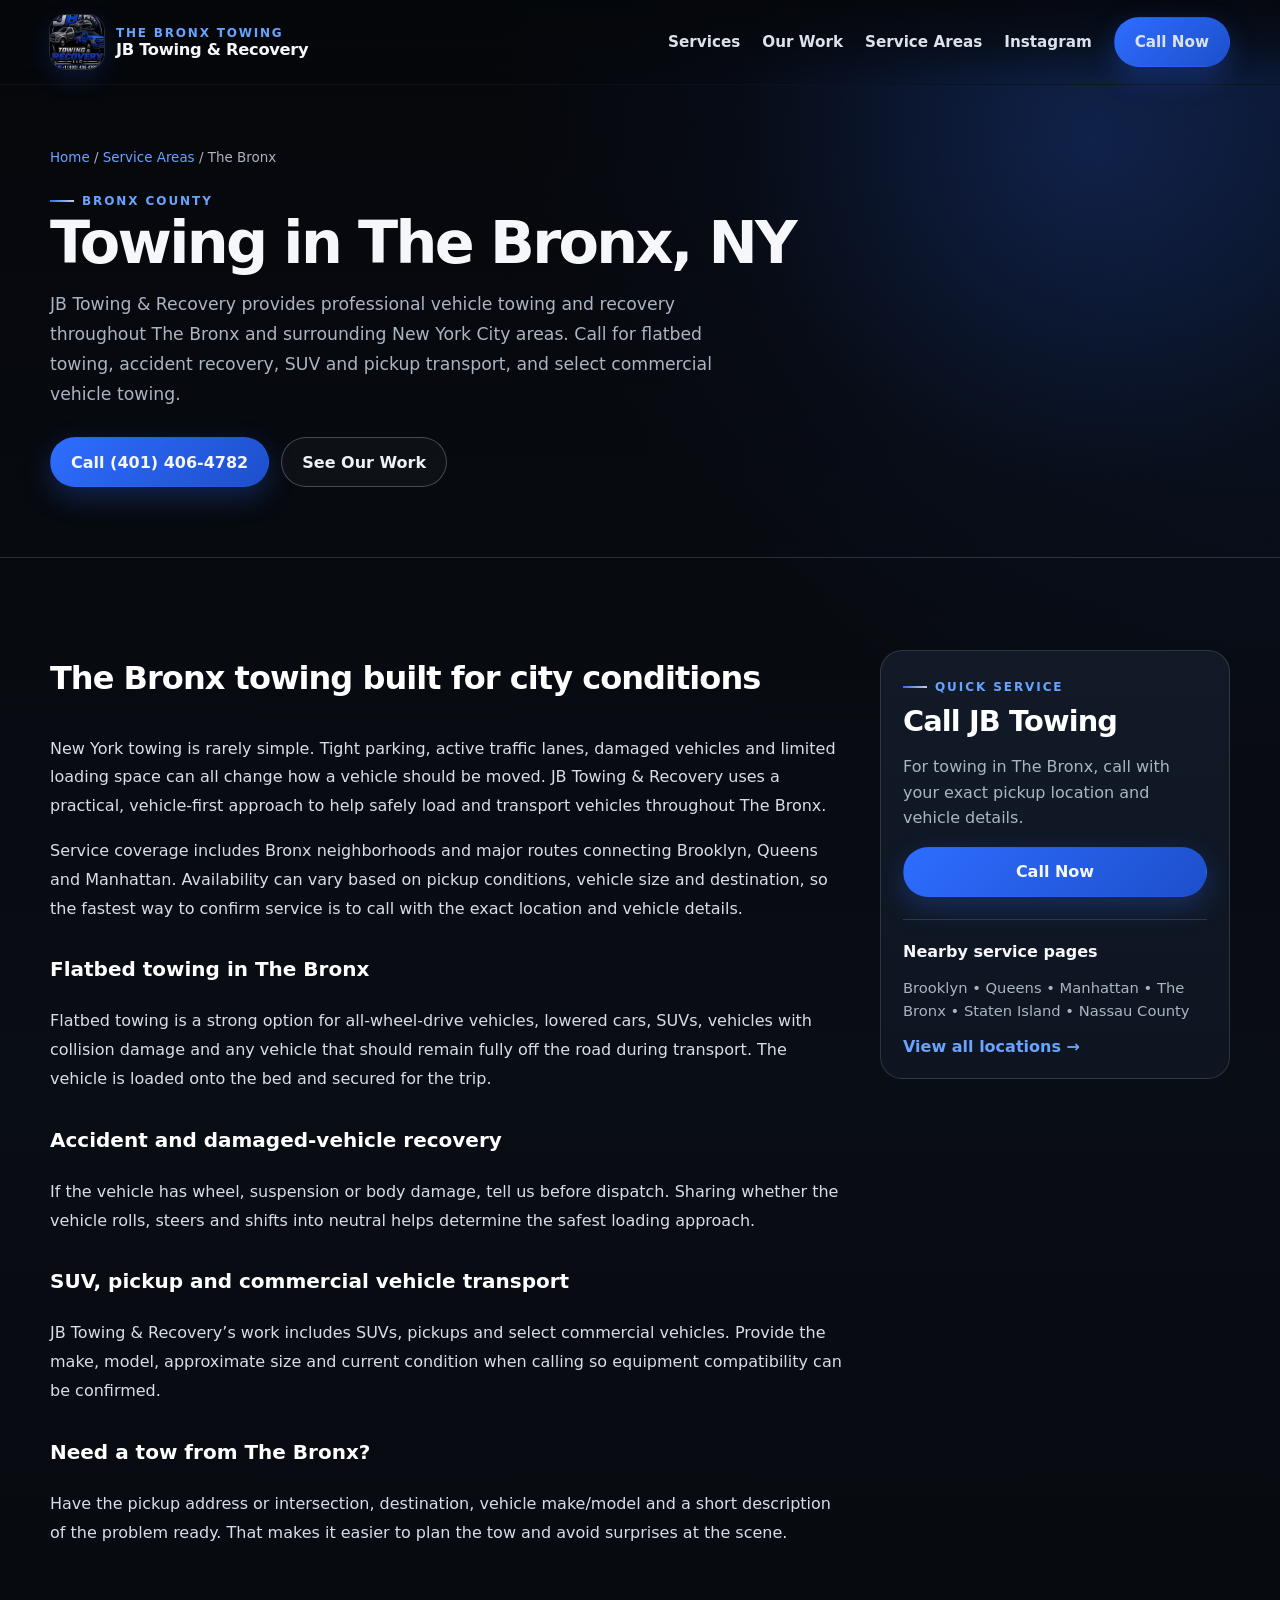
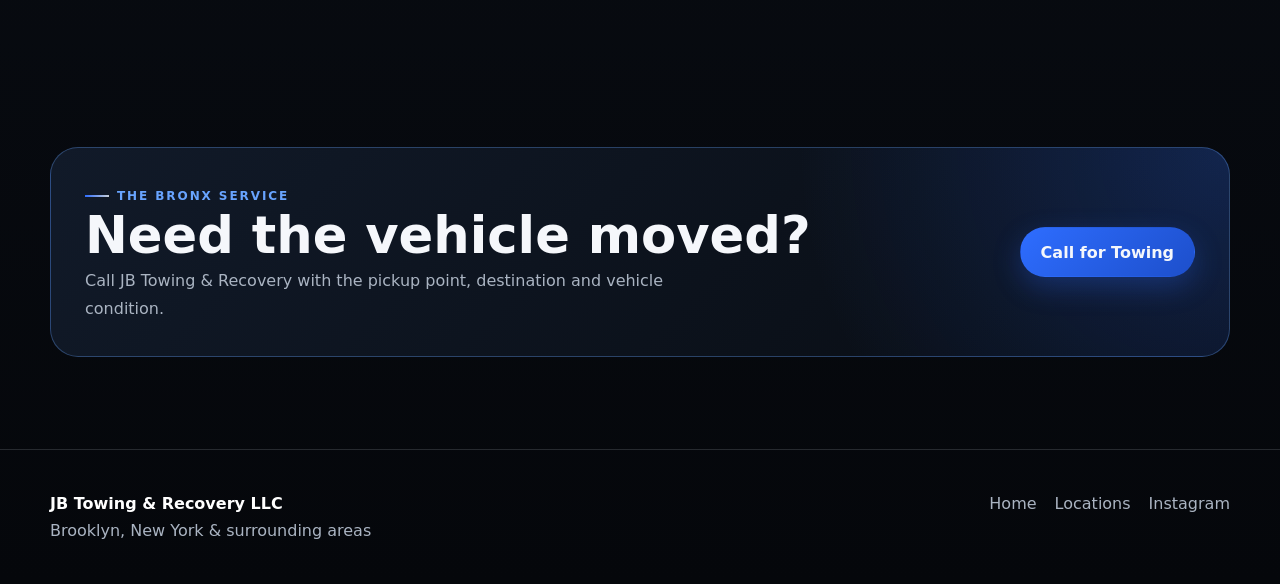
==== locations/bronx.html @ f9513fea "Add files via upload" ====
<!doctype html>
<html lang="en"><head><meta charset="utf-8"><meta name="viewport" content="width=device-width,initial-scale=1">
<title>JB Towing & Recovery | Towing in The Bronx, NY</title><meta name="description" content="Need towing in The Bronx, NY? JB Towing & Recovery provides flatbed towing, accident recovery, SUV towing and vehicle transport in The Bronx and nearby areas."><meta name="keywords" content="towing Bronx NY, flatbed towing Bronx, tow truck Bronx, vehicle recovery Bronx"><link rel="canonical" href="https://www.jbtowingrecovery.com/locations/bronx.html"><link rel="stylesheet" href="../styles.css">
<script type="application/ld+json">{"@context":"https://schema.org","@type":"TowingService","name":"JB Towing & Recovery LLC","telephone":"+1-401-406-4782","areaServed":{"@type":"AdministrativeArea","name":"The Bronx, New York"},"url":"https://www.jbtowingrecovery.com/locations/bronx.html"}</script></head>
<body><header><div class="container nav"><a class="brand" href="../index.html"><img src="../assets/logo.png" alt="JB Towing & Recovery LLC logo"><div class="brand-text"><span>The Bronx towing</span><strong>JB Towing & Recovery</strong></div></a><nav class="navlinks"><a href="../index.html#services">Services</a><a href="../index.html#work">Our Work</a><a href="../index.html#areas">Service Areas</a><a href="https://www.instagram.com/jbtowingrecovery/" target="_blank" rel="noopener">Instagram</a><a class="btn btn-primary" href="tel:+14014064782">Call Now</a></nav><button class="menu-btn" aria-label="Open menu">☰</button></div></header>
<main><section class="location-hero"><div class="container"><div class="breadcrumbs"><a href="../index.html">Home</a> / <a href="../index.html#areas">Service Areas</a> / The Bronx</div><div class="eyebrow">Bronx County</div><h1>Towing in The Bronx, NY</h1><p>JB Towing & Recovery provides professional vehicle towing and recovery throughout The Bronx and surrounding New York City areas. Call for flatbed towing, accident recovery, SUV and pickup transport, and select commercial vehicle towing.</p><div class="hero-actions"><a class="btn btn-primary" href="tel:+14014064782">Call (401) 406-4782</a><a class="btn btn-secondary" href="../index.html#work">See Our Work</a></div></div></section>
<section class="section"><div class="container location-body"><article><h2>The Bronx towing built for city conditions</h2><p>New York towing is rarely simple. Tight parking, active traffic lanes, damaged vehicles and limited loading space can all change how a vehicle should be moved. JB Towing & Recovery uses a practical, vehicle-first approach to help safely load and transport vehicles throughout The Bronx.</p><p>Service coverage includes Bronx neighborhoods and major routes connecting Brooklyn, Queens and Manhattan. Availability can vary based on pickup conditions, vehicle size and destination, so the fastest way to confirm service is to call with the exact location and vehicle details.</p><h3>Flatbed towing in The Bronx</h3><p>Flatbed towing is a strong option for all-wheel-drive vehicles, lowered cars, SUVs, vehicles with collision damage and any vehicle that should remain fully off the road during transport. The vehicle is loaded onto the bed and secured for the trip.</p><h3>Accident and damaged-vehicle recovery</h3><p>If the vehicle has wheel, suspension or body damage, tell us before dispatch. Sharing whether the vehicle rolls, steers and shifts into neutral helps determine the safest loading approach.</p><h3>SUV, pickup and commercial vehicle transport</h3><p>JB Towing & Recovery’s work includes SUVs, pickups and select commercial vehicles. Provide the make, model, approximate size and current condition when calling so equipment compatibility can be confirmed.</p><h3>Need a tow from The Bronx?</h3><p>Have the pickup address or intersection, destination, vehicle make/model and a short description of the problem ready. That makes it easier to plan the tow and avoid surprises at the scene.</p></article><aside class="side-card"><div class="eyebrow">Quick service</div><h2 style="font-size:1.8rem;margin:.6rem 0">Call JB Towing</h2><p>For towing in The Bronx, call with your exact pickup location and vehicle details.</p><a class="btn btn-primary" style="width:100%" href="tel:+14014064782">Call Now</a><div style="height:1px;background:var(--line);margin:22px 0"></div><strong>Nearby service pages</strong><p style="font-size:.92rem">Brooklyn • Queens • Manhattan • The Bronx • Staten Island • Nassau County</p><a href="../index.html#areas" style="color:var(--blue2);font-weight:800">View all locations →</a></aside></div></section>
<section class="section"><div class="container"><div class="cta"><div><div class="eyebrow">The Bronx service</div><h2>Need the vehicle moved?</h2><p>Call JB Towing & Recovery with the pickup point, destination and vehicle condition.</p></div><a class="btn btn-primary" href="tel:+14014064782">Call for Towing</a></div></div></section></main>
<footer><div class="container footer-grid"><div><strong>JB Towing & Recovery LLC</strong><div style="margin-top:8px">Brooklyn, New York & surrounding areas</div></div><div class="footer-links"><a href="../index.html">Home</a><a href="../index.html#areas">Locations</a><a href="https://www.instagram.com/jbtowingrecovery/" target="_blank" rel="noopener">Instagram</a></div></div></footer><a class="mobile-call" href="tel:+14014064782">Call JB Towing & Recovery</a><script src="../script.js"></script></body></html>
---- styles.css ----
:root{
  --bg:#05070b;
  --bg2:#0a0f17;
  --panel:#0e1521;
  --panel2:#121a27;
  --text:#f5f7fb;
  --muted:#aab4c2;
  --blue:#2e6dff;
  --blue2:#68a4ff;
  --silver:#c6ced8;
  --silver2:#eef2f7;
  --line:rgba(198,206,216,.17);
  --shadow:0 18px 55px rgba(0,0,0,.35);
  --radius:22px;
}
*{box-sizing:border-box}
html{scroll-behavior:smooth;scrollbar-color:var(--blue) #0a0e15;scrollbar-width:thin}
*::-webkit-scrollbar{width:11px;height:11px}
*::-webkit-scrollbar-track{background:#0a0e15}
*::-webkit-scrollbar-thumb{background:linear-gradient(180deg,var(--blue2),var(--blue));border-radius:999px;border:2px solid #0a0e15}
body{margin:0;font-family:Inter,ui-sans-serif,system-ui,-apple-system,BlinkMacSystemFont,"Segoe UI",sans-serif;background:radial-gradient(circle at top right,rgba(46,109,255,.13),transparent 31%),linear-gradient(180deg,#05070b 0%,#090d14 50%,#05070b 100%);color:var(--text);cursor:url('assets/cursor.svg') 3 3,auto;overflow-x:hidden}
a,button{cursor:url('assets/cursor-link.svg') 4 4,pointer}
a{color:inherit;text-decoration:none}
img{display:block;max-width:100%}
.container{width:min(1180px,calc(100% - 40px));margin-inline:auto}
.eyebrow{display:inline-flex;align-items:center;gap:.5rem;text-transform:uppercase;letter-spacing:.16em;font-weight:800;font-size:.75rem;color:var(--blue2)}
.eyebrow::before{content:"";width:24px;height:2px;background:linear-gradient(90deg,var(--blue),var(--silver))}
.section{padding:92px 0}
.section-head{display:flex;justify-content:space-between;gap:30px;align-items:end;margin-bottom:32px}
.section-head h2,.location-hero h1{margin:.35rem 0 0;font-size:clamp(2.1rem,4.6vw,4.3rem);line-height:.98;letter-spacing:-.045em}
.section-head p{max-width:620px;color:var(--muted);line-height:1.75;margin:0}
.btn{display:inline-flex;align-items:center;justify-content:center;gap:.65rem;padding:14px 20px;border-radius:999px;font-weight:800;border:1px solid transparent;transition:.2s ease;min-height:50px}
.btn-primary{background:linear-gradient(135deg,var(--blue),#1d4fcb);box-shadow:0 10px 28px rgba(46,109,255,.28)}
.btn-primary:hover{transform:translateY(-2px);box-shadow:0 14px 34px rgba(46,109,255,.38)}
.btn-secondary{border-color:rgba(198,206,216,.3);background:rgba(255,255,255,.03);color:var(--silver2)}
.btn-secondary:hover{border-color:var(--blue2);background:rgba(46,109,255,.08)}
header{position:fixed;inset:0 0 auto;z-index:50;background:linear-gradient(180deg,rgba(5,7,11,.92),rgba(5,7,11,.62),transparent);backdrop-filter:blur(12px);border-bottom:1px solid rgba(255,255,255,.04)}
.nav{height:84px;display:flex;align-items:center;justify-content:space-between;gap:25px}
.brand{display:flex;align-items:center;gap:12px;font-weight:900;letter-spacing:-.02em}
.brand img{width:54px;height:54px;object-fit:cover;border-radius:16px;box-shadow:0 0 0 1px rgba(255,255,255,.12),0 8px 24px rgba(46,109,255,.18)}
.brand-text span{display:block;font-size:.75rem;color:var(--blue2);letter-spacing:.15em;text-transform:uppercase}
.brand-text strong{font-size:1.02rem}
.navlinks{display:flex;gap:22px;align-items:center;color:#dbe2eb;font-size:.95rem;font-weight:700}
.navlinks a:hover{color:var(--blue2)}
.menu-btn{display:none;background:none;border:0;color:white;font-size:1.6rem}
.hero{min-height:100svh;display:grid;align-items:end;position:relative;padding:138px 0 74px;overflow:hidden}
.hero::after{content:"";position:absolute;inset:0;background:linear-gradient(90deg,rgba(5,7,11,.96) 0%,rgba(5,7,11,.82) 36%,rgba(5,7,11,.35) 67%,rgba(5,7,11,.72) 100%);z-index:-1}
.hero-media{position:absolute;inset:0;z-index:-2;background:url('assets/tow-6.png') center 43%/cover no-repeat;filter:saturate(.9) contrast(1.05)}
.hero-grid{display:grid;grid-template-columns:minmax(0,1.2fr) minmax(280px,.8fr);gap:50px;align-items:end}
.hero h1{font-size:clamp(3.1rem,7vw,7rem);line-height:.88;letter-spacing:-.065em;margin:.55rem 0 1.2rem;max-width:860px}
.hero h1 .metal{background:linear-gradient(180deg,#fff,#aab6c7 72%,#6b7788);-webkit-background-clip:text;color:transparent}
.hero h1 .blue{color:var(--blue2);text-shadow:0 0 25px rgba(46,109,255,.2)}
.hero-copy{max-width:700px;font-size:1.1rem;line-height:1.75;color:#d0d7e1}
.hero-actions{display:flex;gap:12px;flex-wrap:wrap;margin-top:28px}
.hero-card{justify-self:end;width:min(100%,350px);background:linear-gradient(180deg,rgba(18,26,39,.86),rgba(8,12,19,.92));border:1px solid rgba(198,206,216,.17);border-radius:26px;padding:24px;box-shadow:var(--shadow);backdrop-filter:blur(14px)}
.hero-card .status{display:flex;align-items:center;gap:.6rem;font-weight:800;color:#d8e6ff}
.status-dot{width:10px;height:10px;border-radius:50%;background:#59ff9b;box-shadow:0 0 14px rgba(89,255,155,.65)}
.hero-card h3{font-size:1.6rem;margin:16px 0 8px}
.hero-card p{color:var(--muted);line-height:1.6;margin:0 0 18px}
.stats{display:grid;grid-template-columns:repeat(3,1fr);gap:12px;margin-top:40px}
.stat{padding:16px 17px;border:1px solid rgba(255,255,255,.08);border-radius:16px;background:rgba(8,12,19,.48);backdrop-filter:blur(7px)}
.stat strong{display:block;font-size:1.18rem}.stat span{color:var(--muted);font-size:.82rem}
.services{display:grid;grid-template-columns:repeat(4,1fr);gap:16px}
.service{padding:26px;border:1px solid var(--line);border-radius:var(--radius);background:linear-gradient(180deg,var(--panel2),var(--panel));min-height:240px;position:relative;overflow:hidden;transition:.2s ease}
.service::after{content:"";position:absolute;width:130px;height:130px;border-radius:50%;right:-55px;bottom:-60px;background:radial-gradient(circle,rgba(46,109,255,.22),transparent 70%)}
.service:hover{transform:translateY(-5px);border-color:rgba(104,164,255,.5)}
.service .num{font-size:.72rem;letter-spacing:.16em;color:var(--silver);text-transform:uppercase;font-weight:800}
.service h3{font-size:1.35rem;margin:42px 0 10px}.service p{color:var(--muted);line-height:1.65;margin:0}
.gallery-wrap{position:relative;overflow:hidden}
.gallery-track{display:flex;gap:16px;width:max-content;animation:scroll 34s linear infinite;padding:2px}
.gallery-wrap:hover .gallery-track{animation-play-state:paused}
.gallery-card{width:300px;height:390px;border-radius:22px;overflow:hidden;border:1px solid var(--line);background:#111;position:relative}
.gallery-card img{width:100%;height:100%;object-fit:cover;transition:.35s ease}.gallery-card:hover img{transform:scale(1.035)}
@keyframes scroll{to{transform:translateX(calc(-50% - 8px))}}
.location-grid{display:grid;grid-template-columns:repeat(3,1fr);gap:14px}
.location-card{padding:22px;border-radius:18px;border:1px solid var(--line);background:linear-gradient(135deg,#101723,#0b1119);display:flex;justify-content:space-between;align-items:center;transition:.2s}
.location-card:hover{border-color:var(--blue2);transform:translateY(-3px);background:linear-gradient(135deg,#111c2c,#0b1119)}
.location-card small{display:block;color:var(--muted);margin-top:4px}.location-card b{font-size:1.08rem}.arrow{font-size:1.35rem;color:var(--blue2)}
.why{display:grid;grid-template-columns:1fr 1fr;gap:28px;align-items:stretch}
.why-media{min-height:520px;border-radius:28px;overflow:hidden;border:1px solid var(--line);background:url('assets/tow-3.png') center/cover}
.why-panel{border:1px solid var(--line);border-radius:28px;background:linear-gradient(180deg,var(--panel2),var(--panel));padding:34px}
.checks{display:grid;gap:12px;margin-top:24px}.check{display:flex;gap:12px;padding:15px;border-radius:14px;background:rgba(255,255,255,.025);border:1px solid rgba(255,255,255,.06)}
.check i{font-style:normal;color:var(--blue2);font-weight:900}.check span{color:#d6dde7;line-height:1.5}
.faq{display:grid;gap:10px}.faq details{border:1px solid var(--line);border-radius:16px;background:#0c111a;padding:18px 20px}.faq summary{font-weight:800;cursor:pointer}.faq p{color:var(--muted);line-height:1.65;margin:12px 0 0}
.cta{padding:34px;border-radius:28px;border:1px solid rgba(104,164,255,.32);background:radial-gradient(circle at top right,rgba(46,109,255,.24),transparent 36%),linear-gradient(135deg,#111a29,#080c12);display:flex;align-items:center;justify-content:space-between;gap:28px}
.cta h2{font-size:clamp(2rem,4vw,3.6rem);line-height:1;margin:.4rem 0}.cta p{color:var(--muted);margin:0;max-width:650px;line-height:1.7}
footer{padding:44px 0;border-top:1px solid var(--line);color:var(--muted)}
.footer-grid{display:flex;justify-content:space-between;gap:30px;align-items:flex-start}.footer-grid strong{color:white}.footer-links{display:flex;gap:18px;flex-wrap:wrap}
.location-hero{padding:150px 0 70px;border-bottom:1px solid var(--line);background:radial-gradient(circle at 85% 25%,rgba(46,109,255,.18),transparent 30%)}
.location-hero p{max-width:720px;color:var(--muted);font-size:1.08rem;line-height:1.75}.breadcrumbs{font-size:.84rem;color:var(--muted);margin-bottom:22px}.breadcrumbs a{color:var(--blue2)}
.location-body{display:grid;grid-template-columns:minmax(0,1fr) 350px;gap:34px}.location-body article{color:#d7dee8;line-height:1.8}.location-body h2{color:white;font-size:2rem;letter-spacing:-.03em;margin-top:0}.location-body h3{color:white;font-size:1.25rem;margin-top:28px}
.side-card{position:sticky;top:110px;border:1px solid var(--line);border-radius:22px;padding:22px;background:linear-gradient(180deg,var(--panel2),var(--panel));height:max-content}.side-card p{color:var(--muted);line-height:1.6}
.mobile-call{display:none}
@media(max-width:980px){.navlinks{display:none}.menu-btn{display:block}.navlinks.open{display:flex;position:absolute;top:78px;left:20px;right:20px;flex-direction:column;align-items:stretch;padding:18px;border-radius:18px;background:#0b111a;border:1px solid var(--line);box-shadow:var(--shadow)}.hero-grid,.why,.location-body{grid-template-columns:1fr}.hero-card{justify-self:start}.services{grid-template-columns:repeat(2,1fr)}.location-grid{grid-template-columns:repeat(2,1fr)}.location-body .side-card{position:static}.why-media{min-height:420px}}
@media(max-width:640px){.container{width:min(100% - 28px,1180px)}.section{padding:70px 0}.nav{height:72px}.brand img{width:46px;height:46px}.brand-text strong{font-size:.92rem}.brand-text span{font-size:.65rem}.hero{padding-top:110px;min-height:auto;padding-bottom:56px}.hero-grid{gap:28px}.hero h1{font-size:clamp(3rem,15vw,5.2rem)}.hero-copy{font-size:1rem}.hero-card{width:100%}.stats{grid-template-columns:1fr 1fr}.stats .stat:last-child{grid-column:1/-1}.services,.location-grid{grid-template-columns:1fr}.service{min-height:210px}.section-head{align-items:flex-start;flex-direction:column}.gallery-card{width:250px;height:330px}.why-media{min-height:360px}.why-panel{padding:24px}.cta{padding:26px;align-items:flex-start;flex-direction:column}.footer-grid{flex-direction:column}.mobile-call{display:flex;position:fixed;z-index:80;left:14px;right:14px;bottom:14px;opacity:0;transform:translateY(18px);pointer-events:none;transition:.25s ease;background:linear-gradient(135deg,var(--blue),#1c4ec9);border:1px solid rgba(255,255,255,.22);border-radius:999px;padding:15px 20px;align-items:center;justify-content:center;font-weight:900;box-shadow:0 16px 35px rgba(0,0,0,.45)}.mobile-call.show{opacity:1;transform:none;pointer-events:auto}body{padding-bottom:72px}.hero::after{background:linear-gradient(180deg,rgba(5,7,11,.5),rgba(5,7,11,.78) 38%,rgba(5,7,11,.98) 78%)}}
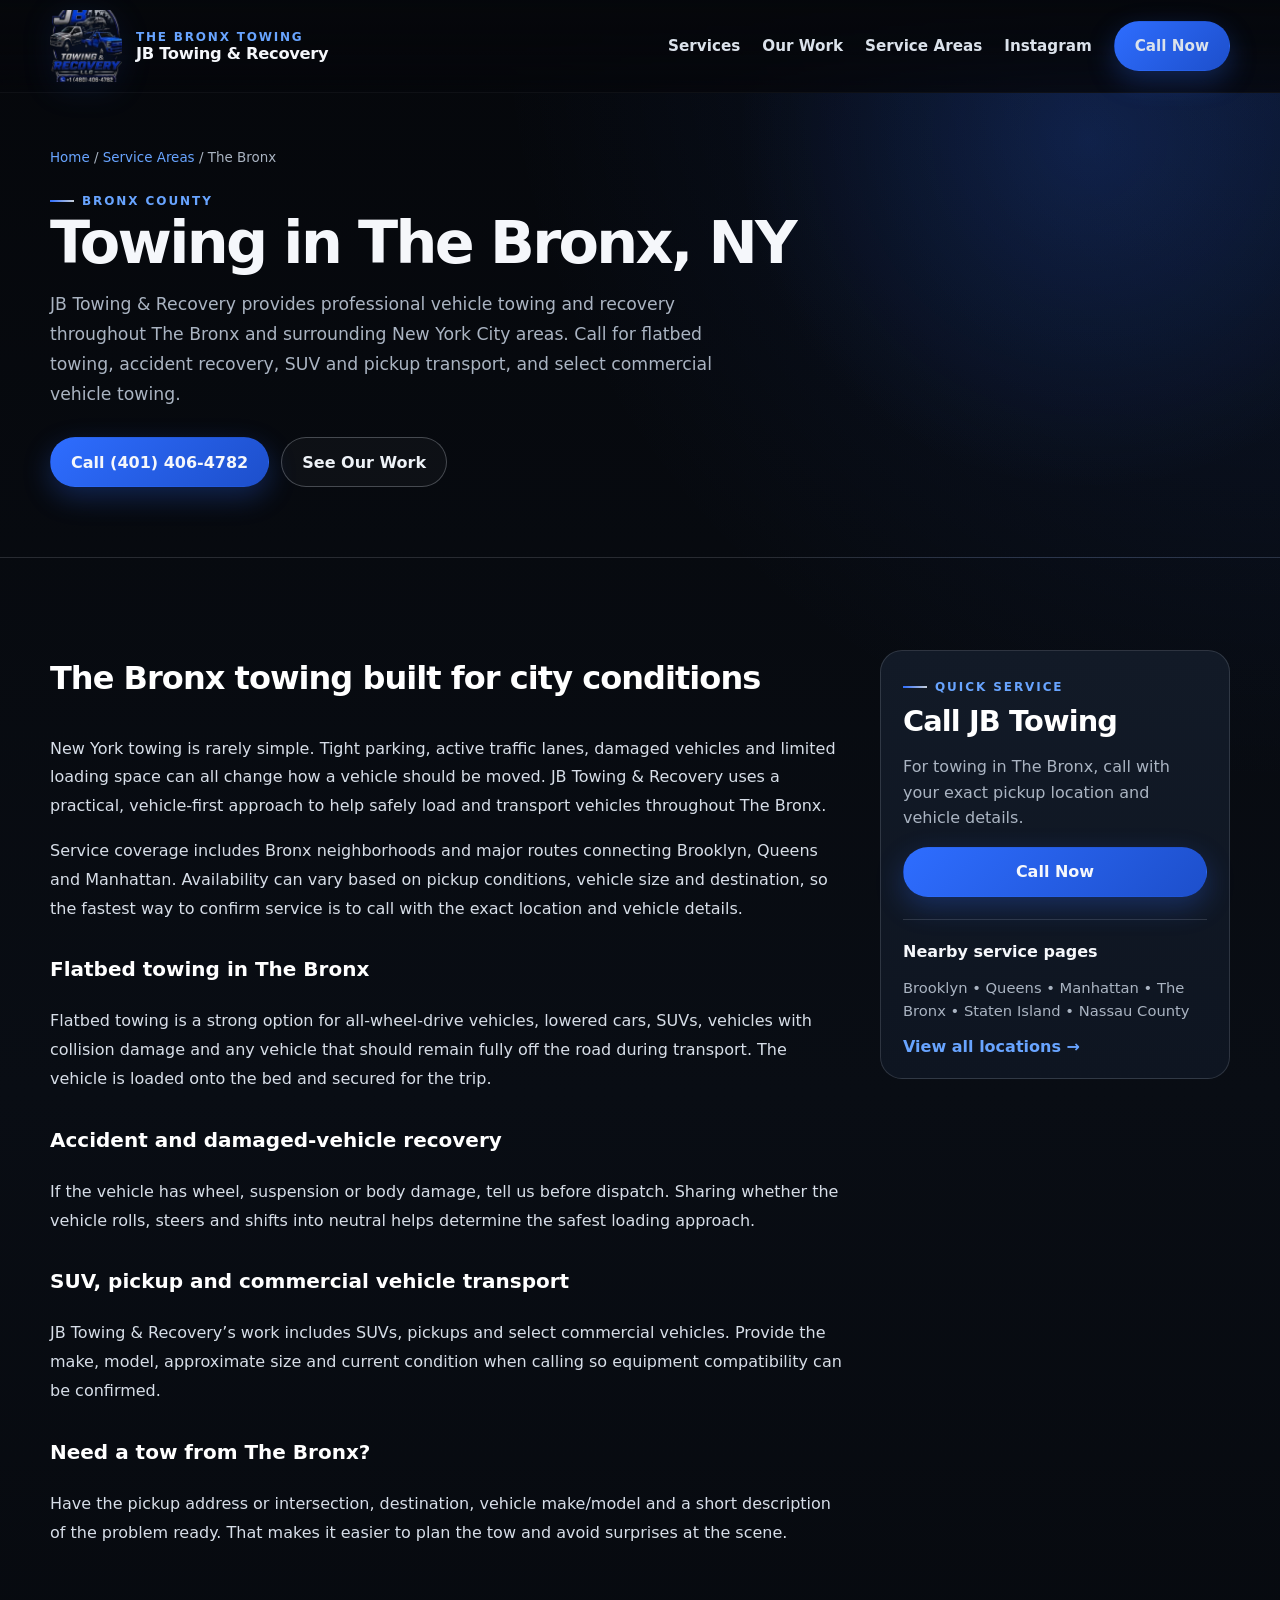
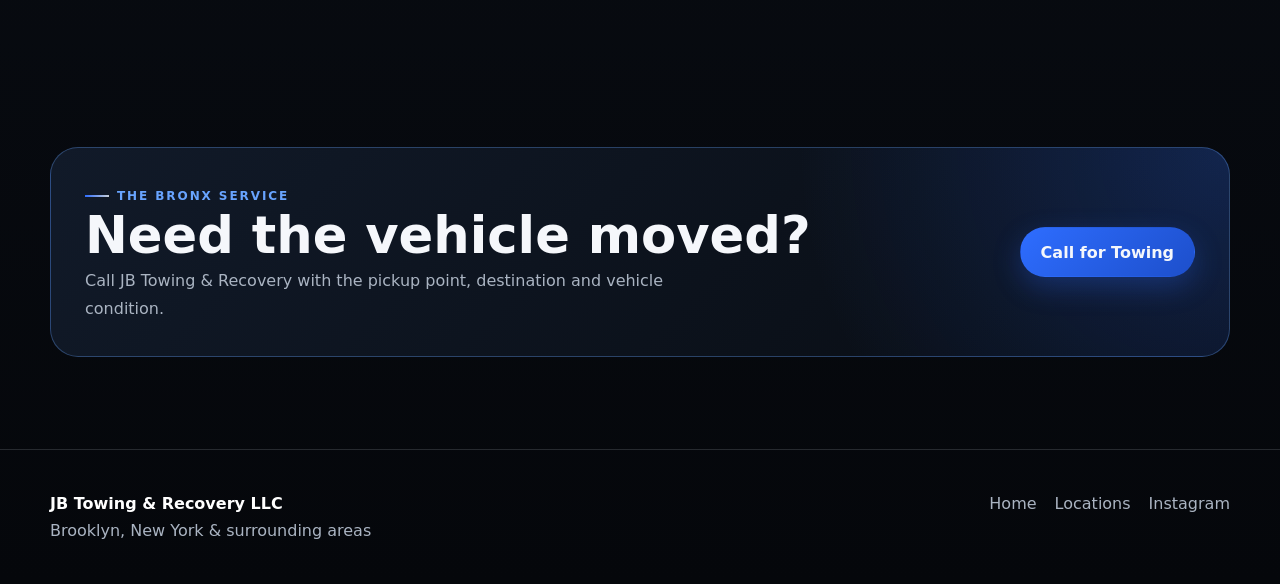
==== commit 23b078fb: "Add files via upload" ====
--- a/locations/bronx.html
+++ b/locations/bronx.html
@@ -1,7 +1,11 @@
 <!doctype html>
-<html lang="en"><head><meta charset="utf-8"><meta name="viewport" content="width=device-width,initial-scale=1">
-<title>JB Towing & Recovery | Towing in The Bronx, NY</title><meta name="description" content="Need towing in The Bronx, NY? JB Towing & Recovery provides flatbed towing, accident recovery, SUV towing and vehicle transport in The Bronx and nearby areas."><meta name="keywords" content="towing Bronx NY, flatbed towing Bronx, tow truck Bronx, vehicle recovery Bronx"><link rel="canonical" href="https://www.jbtowingrecovery.com/locations/bronx.html"><link rel="stylesheet" href="../styles.css">
-<script type="application/ld+json">{"@context":"https://schema.org","@type":"TowingService","name":"JB Towing & Recovery LLC","telephone":"+1-401-406-4782","areaServed":{"@type":"AdministrativeArea","name":"The Bronx, New York"},"url":"https://www.jbtowingrecovery.com/locations/bronx.html"}</script></head>
+<html lang="en"><head><meta charset="utf-8"><meta name="viewport" content="width=device-width,initial-scale=1,viewport-fit=cover">
+<title>JB Towing & Recovery | Towing in The Bronx, NY</title><meta name="description" content="Need towing in The Bronx, NY? JB Towing & Recovery provides flatbed towing, accident recovery, SUV towing and vehicle transport in The Bronx and nearby areas."><meta name="robots" content="index,follow,max-image-preview:large,max-snippet:-1,max-video-preview:-1"><meta name="author" content="JB Towing & Recovery LLC"><meta name="theme-color" content="#05070b">
+<meta name="color-scheme" content="dark">
+<meta name="apple-mobile-web-app-capable" content="yes">
+<meta name="apple-mobile-web-app-status-bar-style" content="black-translucent">
+<meta name="mobile-web-app-capable" content="yes"><link rel="canonical" href="https://www.jbtowingrecovery.com/locations/bronx.html"><meta property="og:title" content="JB Towing & Recovery | Towing in The Bronx, NY"><meta property="og:description" content="Need towing in The Bronx, NY? JB Towing & Recovery provides flatbed towing, accident recovery, SUV towing and vehicle transport in The Bronx and nearby areas."><meta property="og:type" content="website"><meta property="og:url" content="https://www.jbtowingrecovery.com/locations/bronx.html"><meta property="og:image" content="https://www.jbtowingrecovery.com/assets/tow-6.png"><meta name="twitter:card" content="summary_large_image"><link rel="stylesheet" href="../styles.css">
+<script type="application/ld+json">{"@context":"https://schema.org","@graph":[{"@type":"TowingService","@id":"https://www.jbtowingrecovery.com/locations/bronx.html#service","name":"JB Towing & Recovery LLC","url":"https://www.jbtowingrecovery.com/locations/bronx.html","telephone":"+1-401-406-4782","areaServed":{"@type":"AdministrativeArea","name":"Bronx, NY"},"image":"https://www.jbtowingrecovery.com/assets/tow-6.png","serviceType":["Flatbed towing","Accident recovery","SUV towing","Vehicle transport","Commercial vehicle towing"]},{"@type":"BreadcrumbList","itemListElement":[{"@type":"ListItem","position":1,"name":"Home","item":"https://www.jbtowingrecovery.com/"},{"@type":"ListItem","position":2,"name":"Service Areas","item":"https://www.jbtowingrecovery.com/#areas"},{"@type":"ListItem","position":3,"name":"The Bronx","item":"https://www.jbtowingrecovery.com/locations/bronx.html"}]}]}</script></head>
 <body><header><div class="container nav"><a class="brand" href="../index.html"><img src="../assets/logo.png" alt="JB Towing & Recovery LLC logo"><div class="brand-text"><span>The Bronx towing</span><strong>JB Towing & Recovery</strong></div></a><nav class="navlinks"><a href="../index.html#services">Services</a><a href="../index.html#work">Our Work</a><a href="../index.html#areas">Service Areas</a><a href="https://www.instagram.com/jbtowingrecovery/" target="_blank" rel="noopener">Instagram</a><a class="btn btn-primary" href="tel:+14014064782">Call Now</a></nav><button class="menu-btn" aria-label="Open menu">☰</button></div></header>
 <main><section class="location-hero"><div class="container"><div class="breadcrumbs"><a href="../index.html">Home</a> / <a href="../index.html#areas">Service Areas</a> / The Bronx</div><div class="eyebrow">Bronx County</div><h1>Towing in The Bronx, NY</h1><p>JB Towing & Recovery provides professional vehicle towing and recovery throughout The Bronx and surrounding New York City areas. Call for flatbed towing, accident recovery, SUV and pickup transport, and select commercial vehicle towing.</p><div class="hero-actions"><a class="btn btn-primary" href="tel:+14014064782">Call (401) 406-4782</a><a class="btn btn-secondary" href="../index.html#work">See Our Work</a></div></div></section>
 <section class="section"><div class="container location-body"><article><h2>The Bronx towing built for city conditions</h2><p>New York towing is rarely simple. Tight parking, active traffic lanes, damaged vehicles and limited loading space can all change how a vehicle should be moved. JB Towing & Recovery uses a practical, vehicle-first approach to help safely load and transport vehicles throughout The Bronx.</p><p>Service coverage includes Bronx neighborhoods and major routes connecting Brooklyn, Queens and Manhattan. Availability can vary based on pickup conditions, vehicle size and destination, so the fastest way to confirm service is to call with the exact location and vehicle details.</p><h3>Flatbed towing in The Bronx</h3><p>Flatbed towing is a strong option for all-wheel-drive vehicles, lowered cars, SUVs, vehicles with collision damage and any vehicle that should remain fully off the road during transport. The vehicle is loaded onto the bed and secured for the trip.</p><h3>Accident and damaged-vehicle recovery</h3><p>If the vehicle has wheel, suspension or body damage, tell us before dispatch. Sharing whether the vehicle rolls, steers and shifts into neutral helps determine the safest loading approach.</p><h3>SUV, pickup and commercial vehicle transport</h3><p>JB Towing & Recovery’s work includes SUVs, pickups and select commercial vehicles. Provide the make, model, approximate size and current condition when calling so equipment compatibility can be confirmed.</p><h3>Need a tow from The Bronx?</h3><p>Have the pickup address or intersection, destination, vehicle make/model and a short description of the problem ready. That makes it easier to plan the tow and avoid surprises at the scene.</p></article><aside class="side-card"><div class="eyebrow">Quick service</div><h2 style="font-size:1.8rem;margin:.6rem 0">Call JB Towing</h2><p>For towing in The Bronx, call with your exact pickup location and vehicle details.</p><a class="btn btn-primary" style="width:100%" href="tel:+14014064782">Call Now</a><div style="height:1px;background:var(--line);margin:22px 0"></div><strong>Nearby service pages</strong><p style="font-size:.92rem">Brooklyn • Queens • Manhattan • The Bronx • Staten Island • Nassau County</p><a href="../index.html#areas" style="color:var(--blue2);font-weight:800">View all locations →</a></aside></div></section>
--- a/styles.css
+++ b/styles.css
@@ -14,7 +14,7 @@
   --radius:22px;
 }
 *{box-sizing:border-box}
-html{scroll-behavior:smooth;scrollbar-color:var(--blue) #0a0e15;scrollbar-width:thin}
+html{scroll-behavior:smooth;scrollbar-color:var(--blue) #0a0e15;scrollbar-width:thin;background:#05070b;color-scheme:dark}
 *::-webkit-scrollbar{width:11px;height:11px}
 *::-webkit-scrollbar-track{background:#0a0e15}
 *::-webkit-scrollbar-thumb{background:linear-gradient(180deg,var(--blue2),var(--blue));border-radius:999px;border:2px solid #0a0e15}
@@ -35,9 +35,9 @@
 .btn-secondary{border-color:rgba(198,206,216,.3);background:rgba(255,255,255,.03);color:var(--silver2)}
 .btn-secondary:hover{border-color:var(--blue2);background:rgba(46,109,255,.08)}
 header{position:fixed;inset:0 0 auto;z-index:50;background:linear-gradient(180deg,rgba(5,7,11,.92),rgba(5,7,11,.62),transparent);backdrop-filter:blur(12px);border-bottom:1px solid rgba(255,255,255,.04)}
-.nav{height:84px;display:flex;align-items:center;justify-content:space-between;gap:25px}
-.brand{display:flex;align-items:center;gap:12px;font-weight:900;letter-spacing:-.02em}
-.brand img{width:54px;height:54px;object-fit:cover;border-radius:16px;box-shadow:0 0 0 1px rgba(255,255,255,.12),0 8px 24px rgba(46,109,255,.18)}
+.nav{height:92px;display:flex;align-items:center;justify-content:space-between;gap:25px}
+.brand{display:flex;align-items:center;gap:14px;font-weight:900;letter-spacing:-.02em;min-width:0}
+.brand img{width:72px;height:72px;object-fit:contain;border-radius:0;box-shadow:none;flex:0 0 auto;filter:drop-shadow(0 7px 16px rgba(46,109,255,.16))}
 .brand-text span{display:block;font-size:.75rem;color:var(--blue2);letter-spacing:.15em;text-transform:uppercase}
 .brand-text strong{font-size:1.02rem}
 .navlinks{display:flex;gap:22px;align-items:center;color:#dbe2eb;font-size:.95rem;font-weight:700}
@@ -91,5 +91,146 @@
 .location-body{display:grid;grid-template-columns:minmax(0,1fr) 350px;gap:34px}.location-body article{color:#d7dee8;line-height:1.8}.location-body h2{color:white;font-size:2rem;letter-spacing:-.03em;margin-top:0}.location-body h3{color:white;font-size:1.25rem;margin-top:28px}
 .side-card{position:sticky;top:110px;border:1px solid var(--line);border-radius:22px;padding:22px;background:linear-gradient(180deg,var(--panel2),var(--panel));height:max-content}.side-card p{color:var(--muted);line-height:1.6}
 .mobile-call{display:none}
-@media(max-width:980px){.navlinks{display:none}.menu-btn{display:block}.navlinks.open{display:flex;position:absolute;top:78px;left:20px;right:20px;flex-direction:column;align-items:stretch;padding:18px;border-radius:18px;background:#0b111a;border:1px solid var(--line);box-shadow:var(--shadow)}.hero-grid,.why,.location-body{grid-template-columns:1fr}.hero-card{justify-self:start}.services{grid-template-columns:repeat(2,1fr)}.location-grid{grid-template-columns:repeat(2,1fr)}.location-body .side-card{position:static}.why-media{min-height:420px}}
-@media(max-width:640px){.container{width:min(100% - 28px,1180px)}.section{padding:70px 0}.nav{height:72px}.brand img{width:46px;height:46px}.brand-text strong{font-size:.92rem}.brand-text span{font-size:.65rem}.hero{padding-top:110px;min-height:auto;padding-bottom:56px}.hero-grid{gap:28px}.hero h1{font-size:clamp(3rem,15vw,5.2rem)}.hero-copy{font-size:1rem}.hero-card{width:100%}.stats{grid-template-columns:1fr 1fr}.stats .stat:last-child{grid-column:1/-1}.services,.location-grid{grid-template-columns:1fr}.service{min-height:210px}.section-head{align-items:flex-start;flex-direction:column}.gallery-card{width:250px;height:330px}.why-media{min-height:360px}.why-panel{padding:24px}.cta{padding:26px;align-items:flex-start;flex-direction:column}.footer-grid{flex-direction:column}.mobile-call{display:flex;position:fixed;z-index:80;left:14px;right:14px;bottom:14px;opacity:0;transform:translateY(18px);pointer-events:none;transition:.25s ease;background:linear-gradient(135deg,var(--blue),#1c4ec9);border:1px solid rgba(255,255,255,.22);border-radius:999px;padding:15px 20px;align-items:center;justify-content:center;font-weight:900;box-shadow:0 16px 35px rgba(0,0,0,.45)}.mobile-call.show{opacity:1;transform:none;pointer-events:auto}body{padding-bottom:72px}.hero::after{background:linear-gradient(180deg,rgba(5,7,11,.5),rgba(5,7,11,.78) 38%,rgba(5,7,11,.98) 78%)}}
+@media(max-width:980px){.navlinks{display:none}.menu-btn{display:block}.navlinks.open{display:flex;position:absolute;top:94px;left:20px;right:20px;flex-direction:column;align-items:stretch;padding:18px;border-radius:18px;background:#0b111a;border:1px solid var(--line);box-shadow:var(--shadow)}.hero-grid,.why,.location-body{grid-template-columns:1fr}.hero-card{justify-self:start}.services{grid-template-columns:repeat(2,1fr)}.location-grid{grid-template-columns:repeat(2,1fr)}.location-body .side-card{position:static}.why-media{min-height:420px}}
+
+@media(min-width:641px) and (max-width:980px){
+  .brand img{width:66px;height:66px}
+  .brand-text strong{font-size:.96rem}
+  .brand-text span{font-size:.68rem}
+}
+@media(max-width:640px){.container{width:min(100% - 28px,1180px)}.section{padding:70px 0}.nav{height:84px;gap:12px}.brand{gap:0;max-width:calc(100% - 56px)}.brand img{width:76px;height:76px;object-fit:contain}.brand-text{display:none}.menu-btn{width:44px;height:44px;display:grid;place-items:center;border:1px solid rgba(255,255,255,.1);border-radius:12px;background:rgba(255,255,255,.035);font-size:1.45rem;line-height:1}.hero{padding-top:122px;min-height:auto;padding-bottom:56px}.hero-grid{gap:28px}.hero h1{font-size:clamp(3rem,15vw,5.2rem)}.hero-copy{font-size:1rem}.hero-card{width:100%}.stats{grid-template-columns:1fr 1fr}.stats .stat:last-child{grid-column:1/-1}.services,.location-grid{grid-template-columns:1fr}.service{min-height:210px}.section-head{align-items:flex-start;flex-direction:column}.gallery-card{width:250px;height:330px}.why-media{min-height:360px}.why-panel{padding:24px}.cta{padding:26px;align-items:flex-start;flex-direction:column}.footer-grid{flex-direction:column}.mobile-call{display:flex;position:fixed;z-index:80;left:14px;right:14px;bottom:14px;opacity:0;transform:translateY(18px);pointer-events:none;transition:.25s ease;background:linear-gradient(135deg,var(--blue),#1c4ec9);border:1px solid rgba(255,255,255,.22);border-radius:999px;padding:15px 20px;align-items:center;justify-content:center;font-weight:900;box-shadow:0 16px 35px rgba(0,0,0,.45)}.mobile-call.show{opacity:1;transform:none;pointer-events:auto}body{padding-bottom:72px}.hero::after{background:linear-gradient(180deg,rgba(5,7,11,.5),rgba(5,7,11,.78) 38%,rgba(5,7,11,.98) 78%)}}
+
+/* More editorial, less template-like content sections */
+.section-head-clean{align-items:flex-start;margin-bottom:38px;border-bottom:1px solid rgba(198,206,216,.14);padding-bottom:26px}
+.section-head-clean h2{max-width:720px}
+.services-section{padding-top:104px}
+.services-photo{grid-template-columns:repeat(2,1fr);gap:22px}
+.service-photo-card{padding:0;min-height:0;border-radius:18px;background:#0b1119;overflow:hidden;border:1px solid rgba(198,206,216,.14);box-shadow:none}
+.service-photo-card::after{display:none}
+.service-photo-card:hover{transform:none;border-color:rgba(104,164,255,.45)}
+.service-image{height:220px;overflow:hidden;background:#0a0f17}
+.service-image img{width:100%;height:100%;object-fit:cover;filter:saturate(.92) contrast(1.03);transition:transform .35s ease}
+.service-photo-card:hover .service-image img{transform:scale(1.025)}
+.service-copy{padding:24px 24px 26px}
+.service-copy span{display:inline-block;font-size:.72rem;letter-spacing:.14em;text-transform:uppercase;font-weight:800;color:var(--blue2);margin-bottom:10px}
+.service-copy h3{margin:0 0 10px;font-size:1.35rem;line-height:1.15;letter-spacing:-.02em}
+.service-copy p{margin:0;color:var(--muted);line-height:1.65}
+.work-section{padding-top:84px}
+.work-section .section-head-clean{max-width:1180px;margin-left:auto;margin-right:auto}
+.gallery-card{border-radius:14px}
+.gallery-track{gap:14px}
+.areas-section{padding-top:94px}
+.location-list{grid-template-columns:repeat(2,1fr);gap:0;border-top:1px solid var(--line)}
+.location-list .location-card{border-radius:0;border:0;border-bottom:1px solid var(--line);background:transparent;padding:24px 4px 24px 0;min-height:96px;position:relative}
+.location-list .location-card:nth-child(odd){padding-right:28px;border-right:1px solid var(--line)}
+.location-list .location-card:nth-child(even){padding-left:28px}
+.location-list .location-card::before{content:"";position:absolute;left:0;right:0;bottom:-1px;height:2px;background:var(--blue);transform:scaleX(0);transform-origin:left;transition:transform .22s ease}
+.location-list .location-card:hover{transform:none;background:rgba(46,109,255,.035);border-color:var(--line)}
+.location-list .location-card:hover::before{transform:scaleX(1)}
+.location-list .location-card b{font-size:1.18rem;letter-spacing:-.01em}
+.location-list .location-card small{margin-top:5px}
+.location-cta{display:inline-flex;align-items:center;padding:9px 13px;border:1px solid rgba(104,164,255,.32);border-radius:999px;color:#d9e7ff;font-size:.76rem;text-transform:uppercase;letter-spacing:.08em;font-weight:800;background:rgba(46,109,255,.06);transition:.2s ease;white-space:nowrap}
+.location-card:hover .location-cta{background:var(--blue);border-color:var(--blue);color:white}
+@media(max-width:980px){.services-photo{grid-template-columns:1fr 1fr}.location-list{grid-template-columns:1fr}.location-list .location-card:nth-child(odd),.location-list .location-card:nth-child(even){padding-left:0;padding-right:0;border-right:0}}
+@media(max-width:640px){.services-photo{grid-template-columns:1fr}.service-image{height:210px}.section-head-clean{padding-bottom:20px;margin-bottom:28px}.location-list .location-card{min-height:84px}.location-cta{padding:8px 11px;font-size:.7rem}}
+
+/* Professional static work gallery */
+.work-grid{display:grid;grid-template-columns:1.35fr 1fr 1fr;grid-template-rows:260px 260px;gap:14px}
+.work-shot{margin:0;position:relative;overflow:hidden;border:1px solid var(--line);border-radius:18px;background:#0a0f17;min-width:0}
+.work-shot-featured{grid-row:1/3}
+.work-shot-wide{grid-column:2/4}
+.work-shot img{width:100%;height:100%;object-fit:cover;filter:saturate(.92) contrast(1.03);transition:transform .35s ease,filter .35s ease}
+.work-shot::after{content:"";position:absolute;inset:38% 0 0;background:linear-gradient(180deg,transparent,rgba(3,6,10,.88));pointer-events:none}
+.work-shot figcaption{position:absolute;z-index:2;left:18px;right:18px;bottom:16px;display:flex;align-items:end;justify-content:space-between;gap:14px}
+.work-shot figcaption strong{font-size:1rem;letter-spacing:-.01em}
+.work-shot figcaption span{font-size:.76rem;color:#c1cad7;text-align:right}
+.work-shot:hover img{transform:scale(1.025);filter:saturate(1) contrast(1.04)}
+.work-note{display:flex;justify-content:space-between;align-items:center;gap:18px;margin-top:18px;padding-top:18px;border-top:1px solid var(--line);font-size:.82rem;color:var(--muted)}
+.work-note span{font-weight:700;color:#dce5f2}
+.work-note a{color:var(--blue2);font-weight:800;border-bottom:1px solid rgba(104,164,255,.35);padding-bottom:2px}
+.work-note a:hover{color:#fff;border-color:var(--blue2)}
+
+/* Small-screen polish */
+@media(max-width:980px){
+  .work-grid{grid-template-columns:1fr 1fr;grid-template-rows:360px 240px 240px}
+  .work-shot-featured{grid-column:1/3;grid-row:auto}
+  .work-shot-wide{grid-column:1/3}
+  .navlinks.open{max-height:calc(100dvh - 96px);overflow:auto}
+}
+@media(max-width:640px){
+  html{scroll-padding-top:78px}
+  .section{padding:62px 0}
+  .hero{padding-top:100px;padding-bottom:46px}
+  .hero h1{font-size:clamp(2.8rem,14vw,4.25rem);line-height:.92}
+  .hero-copy{line-height:1.65}
+  .hero-actions{display:grid;grid-template-columns:1fr;gap:10px}
+  .hero-actions .btn{width:100%}
+  .hero-card{padding:20px;border-radius:20px}
+  .stats{grid-template-columns:1fr;margin-top:26px}
+  .stats .stat:last-child{grid-column:auto}
+  .section-head h2,.location-hero h1{font-size:clamp(2.35rem,12vw,3.6rem);line-height:.96}
+  .section-head-clean{gap:16px}
+  .services-section,.work-section,.areas-section{padding-top:68px}
+  .service-image{height:190px}
+  .service-copy{padding:20px}
+  .work-grid{grid-template-columns:1fr 1fr;grid-template-rows:310px 190px 190px;gap:9px}
+  .work-shot{border-radius:13px}
+  .work-shot-featured{grid-column:1/3}
+  .work-shot-wide{grid-column:1/3}
+  .work-shot figcaption{left:12px;right:12px;bottom:11px;display:block}
+  .work-shot figcaption strong{font-size:.9rem}
+  .work-shot figcaption span{display:block;text-align:left;margin-top:3px;font-size:.68rem}
+  .work-note{align-items:flex-start;flex-direction:column;gap:8px}
+  .location-list .location-card{padding-top:19px;padding-bottom:19px;gap:12px}
+  .location-list .location-card b{font-size:1.08rem}
+  .location-cta{flex:0 0 auto}
+  .why{gap:16px}.why-media{min-height:280px;border-radius:18px}.why-panel{border-radius:18px;padding:20px}
+  .check{padding:13px}
+  .faq details{padding:16px}
+  .cta{border-radius:20px;padding:22px}
+  footer{padding:36px 0 100px}
+  .footer-links{gap:12px 16px}
+}
+@media(max-width:390px){
+  .container{width:min(100% - 22px,1180px)}
+  .brand-text span{display:none}
+  .brand-text strong{font-size:.86rem}
+  .work-grid{grid-template-rows:270px 165px 165px}
+  .location-cta{font-size:.65rem;padding:7px 9px}
+}
+@media(prefers-reduced-motion:reduce){*{scroll-behavior:auto!important;transition:none!important;animation:none!important}}
+
+/* Header logo treatment: keep the full transparent artwork readable without a cramped badge */
+.brand img{width:72px;height:72px;object-fit:contain;border-radius:0;box-shadow:none;background:transparent;filter:drop-shadow(0 7px 16px rgba(46,109,255,.16))}
+@media(max-width:640px){
+  .nav{height:84px}
+  .brand{gap:0;max-width:calc(100% - 56px)}
+  .brand img{width:76px;height:76px;object-fit:contain}
+  .brand-text{display:none}
+}
+
+
+/* Mobile brand refinement — keep the original logo readable without cramming it into a badge */
+header{background-color:rgba(5,7,11,.82)}
+.brand img{background:transparent!important;border-radius:0!important;box-shadow:none!important;object-fit:contain}
+
+@media(max-width:640px){
+  header{padding-top:env(safe-area-inset-top);background:linear-gradient(180deg,rgba(5,7,11,.98),rgba(5,7,11,.9));backdrop-filter:blur(16px)}
+  .nav{height:94px;gap:14px}
+  .brand{gap:11px;max-width:calc(100% - 64px);min-width:0}
+  .brand img{width:84px;height:84px;flex:0 0 84px;filter:drop-shadow(0 7px 14px rgba(46,109,255,.14))}
+  .brand-text{display:block!important;min-width:0;line-height:1.02}
+  .brand-text span{display:none!important}
+  .brand-text strong{display:block;font-size:1rem;line-height:1.08;letter-spacing:-.025em;max-width:138px;white-space:normal}
+  .menu-btn{flex:0 0 48px;width:48px;height:48px;border-radius:14px}
+  .hero{padding-top:calc(132px + env(safe-area-inset-top))}
+}
+
+@media(max-width:390px){
+  .container{width:min(100% - 22px,1180px)}
+  .nav{height:90px;gap:9px}
+  .brand{gap:8px;max-width:calc(100% - 56px)}
+  .brand img{width:76px;height:76px;flex-basis:76px}
+  .brand-text strong{font-size:.92rem;max-width:116px}
+  .menu-btn{width:44px;height:44px;flex-basis:44px}
+}
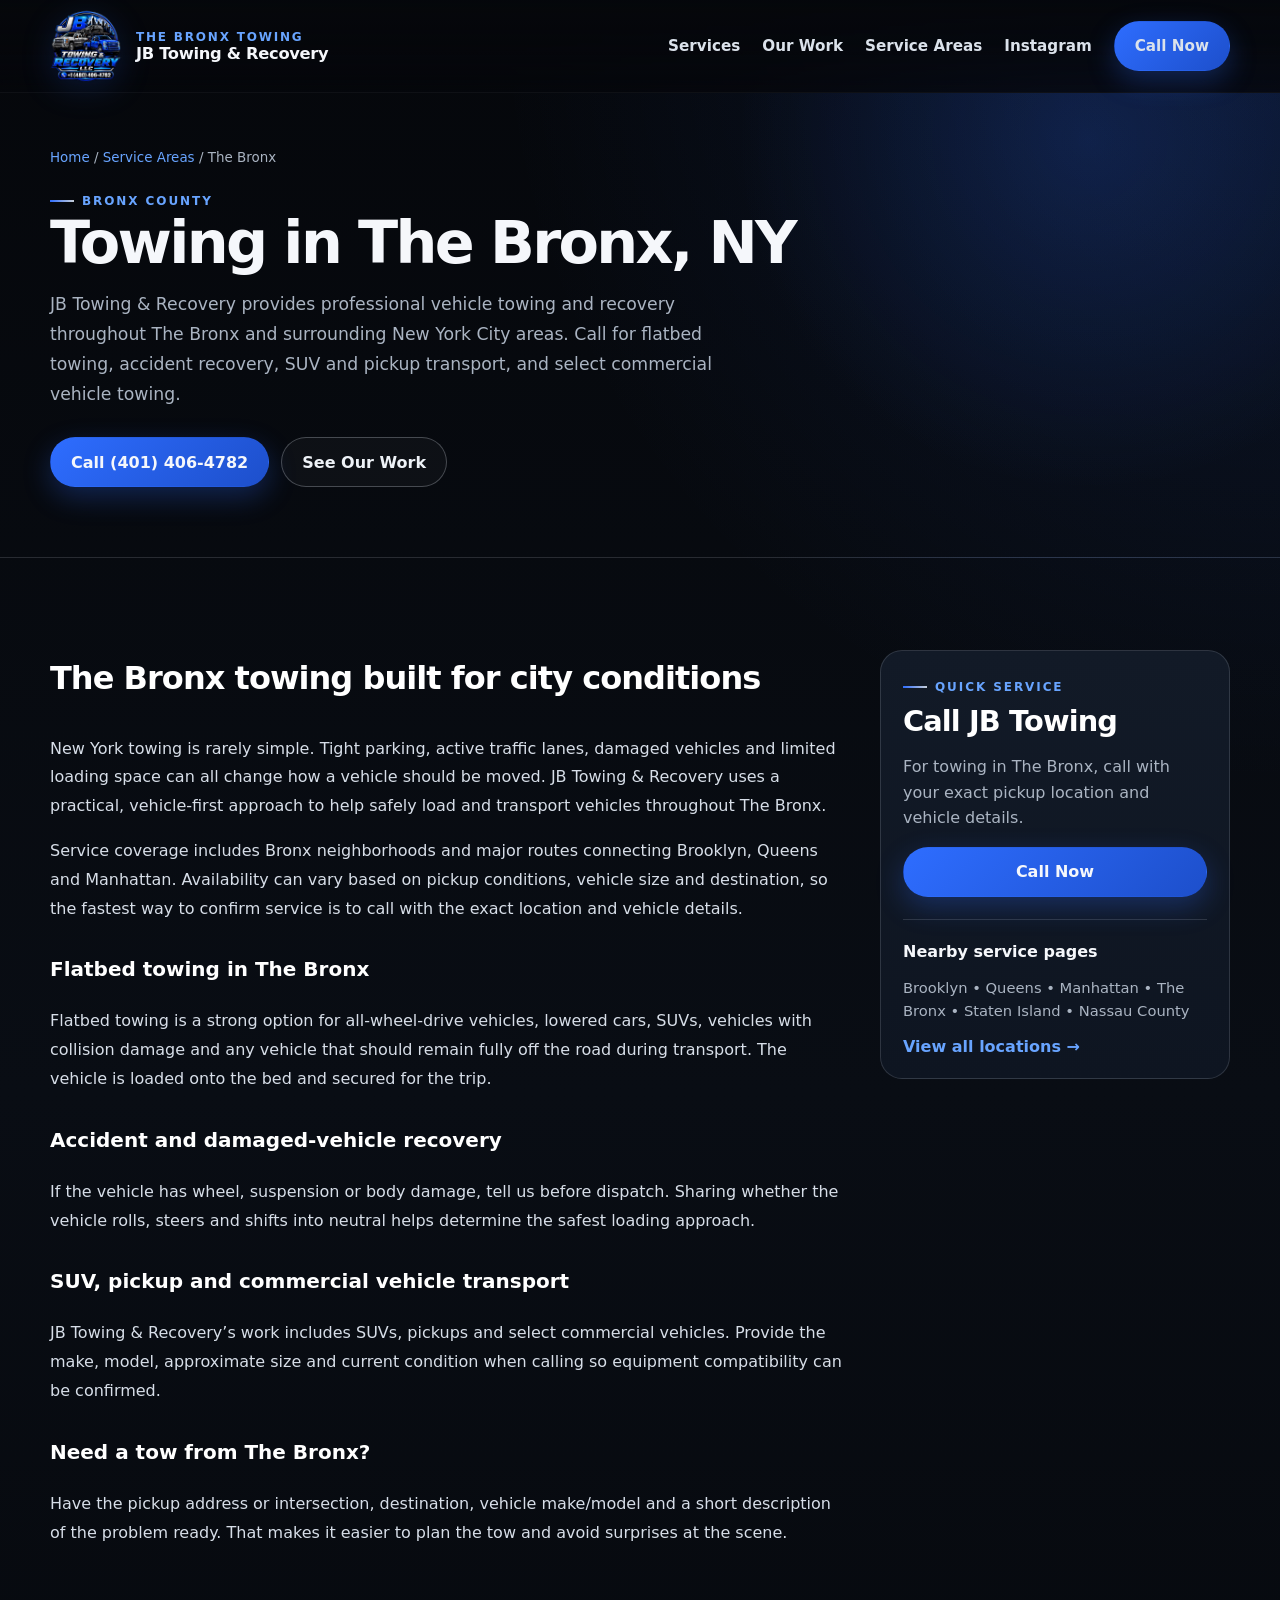
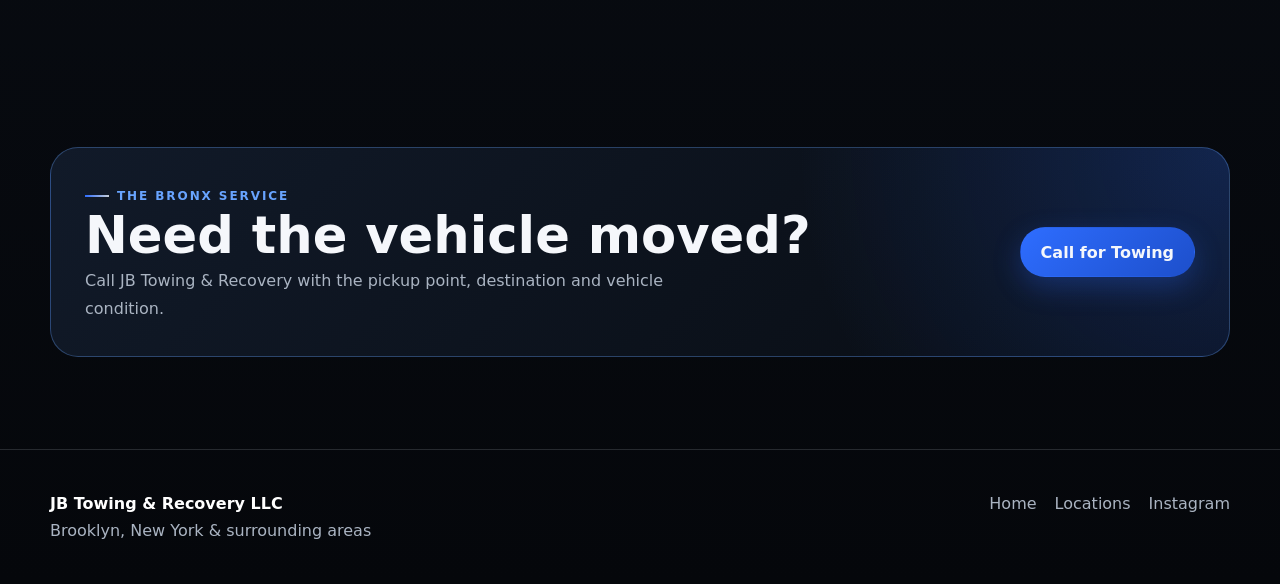
==== commit 90fb0a9a: "Add files via upload" ====
--- a/locations/bronx.html
+++ b/locations/bronx.html
@@ -6,7 +6,7 @@
 <meta name="apple-mobile-web-app-status-bar-style" content="black-translucent">
 <meta name="mobile-web-app-capable" content="yes"><link rel="canonical" href="https://www.jbtowingrecovery.com/locations/bronx.html"><meta property="og:title" content="JB Towing & Recovery | Towing in The Bronx, NY"><meta property="og:description" content="Need towing in The Bronx, NY? JB Towing & Recovery provides flatbed towing, accident recovery, SUV towing and vehicle transport in The Bronx and nearby areas."><meta property="og:type" content="website"><meta property="og:url" content="https://www.jbtowingrecovery.com/locations/bronx.html"><meta property="og:image" content="https://www.jbtowingrecovery.com/assets/tow-6.png"><meta name="twitter:card" content="summary_large_image"><link rel="stylesheet" href="../styles.css">
 <script type="application/ld+json">{"@context":"https://schema.org","@graph":[{"@type":"TowingService","@id":"https://www.jbtowingrecovery.com/locations/bronx.html#service","name":"JB Towing & Recovery LLC","url":"https://www.jbtowingrecovery.com/locations/bronx.html","telephone":"+1-401-406-4782","areaServed":{"@type":"AdministrativeArea","name":"Bronx, NY"},"image":"https://www.jbtowingrecovery.com/assets/tow-6.png","serviceType":["Flatbed towing","Accident recovery","SUV towing","Vehicle transport","Commercial vehicle towing"]},{"@type":"BreadcrumbList","itemListElement":[{"@type":"ListItem","position":1,"name":"Home","item":"https://www.jbtowingrecovery.com/"},{"@type":"ListItem","position":2,"name":"Service Areas","item":"https://www.jbtowingrecovery.com/#areas"},{"@type":"ListItem","position":3,"name":"The Bronx","item":"https://www.jbtowingrecovery.com/locations/bronx.html"}]}]}</script></head>
-<body><header><div class="container nav"><a class="brand" href="../index.html"><img src="../assets/logo.png" alt="JB Towing & Recovery LLC logo"><div class="brand-text"><span>The Bronx towing</span><strong>JB Towing & Recovery</strong></div></a><nav class="navlinks"><a href="../index.html#services">Services</a><a href="../index.html#work">Our Work</a><a href="../index.html#areas">Service Areas</a><a href="https://www.instagram.com/jbtowingrecovery/" target="_blank" rel="noopener">Instagram</a><a class="btn btn-primary" href="tel:+14014064782">Call Now</a></nav><button class="menu-btn" aria-label="Open menu">☰</button></div></header>
+<body><header><div class="container nav"><a class="brand" href="../index.html"><img src="../assets/logo-v2.png" alt="JB Towing & Recovery LLC logo"><div class="brand-text"><span>The Bronx towing</span><strong>JB Towing & Recovery</strong></div></a><nav class="navlinks"><a href="../index.html#services">Services</a><a href="../index.html#work">Our Work</a><a href="../index.html#areas">Service Areas</a><a href="https://www.instagram.com/jbtowingrecovery/" target="_blank" rel="noopener">Instagram</a><a class="btn btn-primary" href="tel:+14014064782">Call Now</a></nav><button class="menu-btn" aria-label="Open menu">☰</button></div></header>
 <main><section class="location-hero"><div class="container"><div class="breadcrumbs"><a href="../index.html">Home</a> / <a href="../index.html#areas">Service Areas</a> / The Bronx</div><div class="eyebrow">Bronx County</div><h1>Towing in The Bronx, NY</h1><p>JB Towing & Recovery provides professional vehicle towing and recovery throughout The Bronx and surrounding New York City areas. Call for flatbed towing, accident recovery, SUV and pickup transport, and select commercial vehicle towing.</p><div class="hero-actions"><a class="btn btn-primary" href="tel:+14014064782">Call (401) 406-4782</a><a class="btn btn-secondary" href="../index.html#work">See Our Work</a></div></div></section>
 <section class="section"><div class="container location-body"><article><h2>The Bronx towing built for city conditions</h2><p>New York towing is rarely simple. Tight parking, active traffic lanes, damaged vehicles and limited loading space can all change how a vehicle should be moved. JB Towing & Recovery uses a practical, vehicle-first approach to help safely load and transport vehicles throughout The Bronx.</p><p>Service coverage includes Bronx neighborhoods and major routes connecting Brooklyn, Queens and Manhattan. Availability can vary based on pickup conditions, vehicle size and destination, so the fastest way to confirm service is to call with the exact location and vehicle details.</p><h3>Flatbed towing in The Bronx</h3><p>Flatbed towing is a strong option for all-wheel-drive vehicles, lowered cars, SUVs, vehicles with collision damage and any vehicle that should remain fully off the road during transport. The vehicle is loaded onto the bed and secured for the trip.</p><h3>Accident and damaged-vehicle recovery</h3><p>If the vehicle has wheel, suspension or body damage, tell us before dispatch. Sharing whether the vehicle rolls, steers and shifts into neutral helps determine the safest loading approach.</p><h3>SUV, pickup and commercial vehicle transport</h3><p>JB Towing & Recovery’s work includes SUVs, pickups and select commercial vehicles. Provide the make, model, approximate size and current condition when calling so equipment compatibility can be confirmed.</p><h3>Need a tow from The Bronx?</h3><p>Have the pickup address or intersection, destination, vehicle make/model and a short description of the problem ready. That makes it easier to plan the tow and avoid surprises at the scene.</p></article><aside class="side-card"><div class="eyebrow">Quick service</div><h2 style="font-size:1.8rem;margin:.6rem 0">Call JB Towing</h2><p>For towing in The Bronx, call with your exact pickup location and vehicle details.</p><a class="btn btn-primary" style="width:100%" href="tel:+14014064782">Call Now</a><div style="height:1px;background:var(--line);margin:22px 0"></div><strong>Nearby service pages</strong><p style="font-size:.92rem">Brooklyn • Queens • Manhattan • The Bronx • Staten Island • Nassau County</p><a href="../index.html#areas" style="color:var(--blue2);font-weight:800">View all locations →</a></aside></div></section>
 <section class="section"><div class="container"><div class="cta"><div><div class="eyebrow">The Bronx service</div><h2>Need the vehicle moved?</h2><p>Call JB Towing & Recovery with the pickup point, destination and vehicle condition.</p></div><a class="btn btn-primary" href="tel:+14014064782">Call for Towing</a></div></div></section></main>
--- a/styles.css
+++ b/styles.css
@@ -234,3 +234,13 @@
   .brand-text strong{font-size:.92rem;max-width:116px}
   .menu-btn{width:44px;height:44px;flex-basis:44px}
 }
+
+/* v6 logo: cleaner high-resolution crest supplied by client */
+@media(max-width:640px){
+  .brand img{width:88px;height:88px;flex-basis:88px}
+  .nav{height:92px}
+}
+@media(max-width:390px){
+  .brand img{width:82px;height:82px;flex-basis:82px}
+  .nav{height:88px}
+}
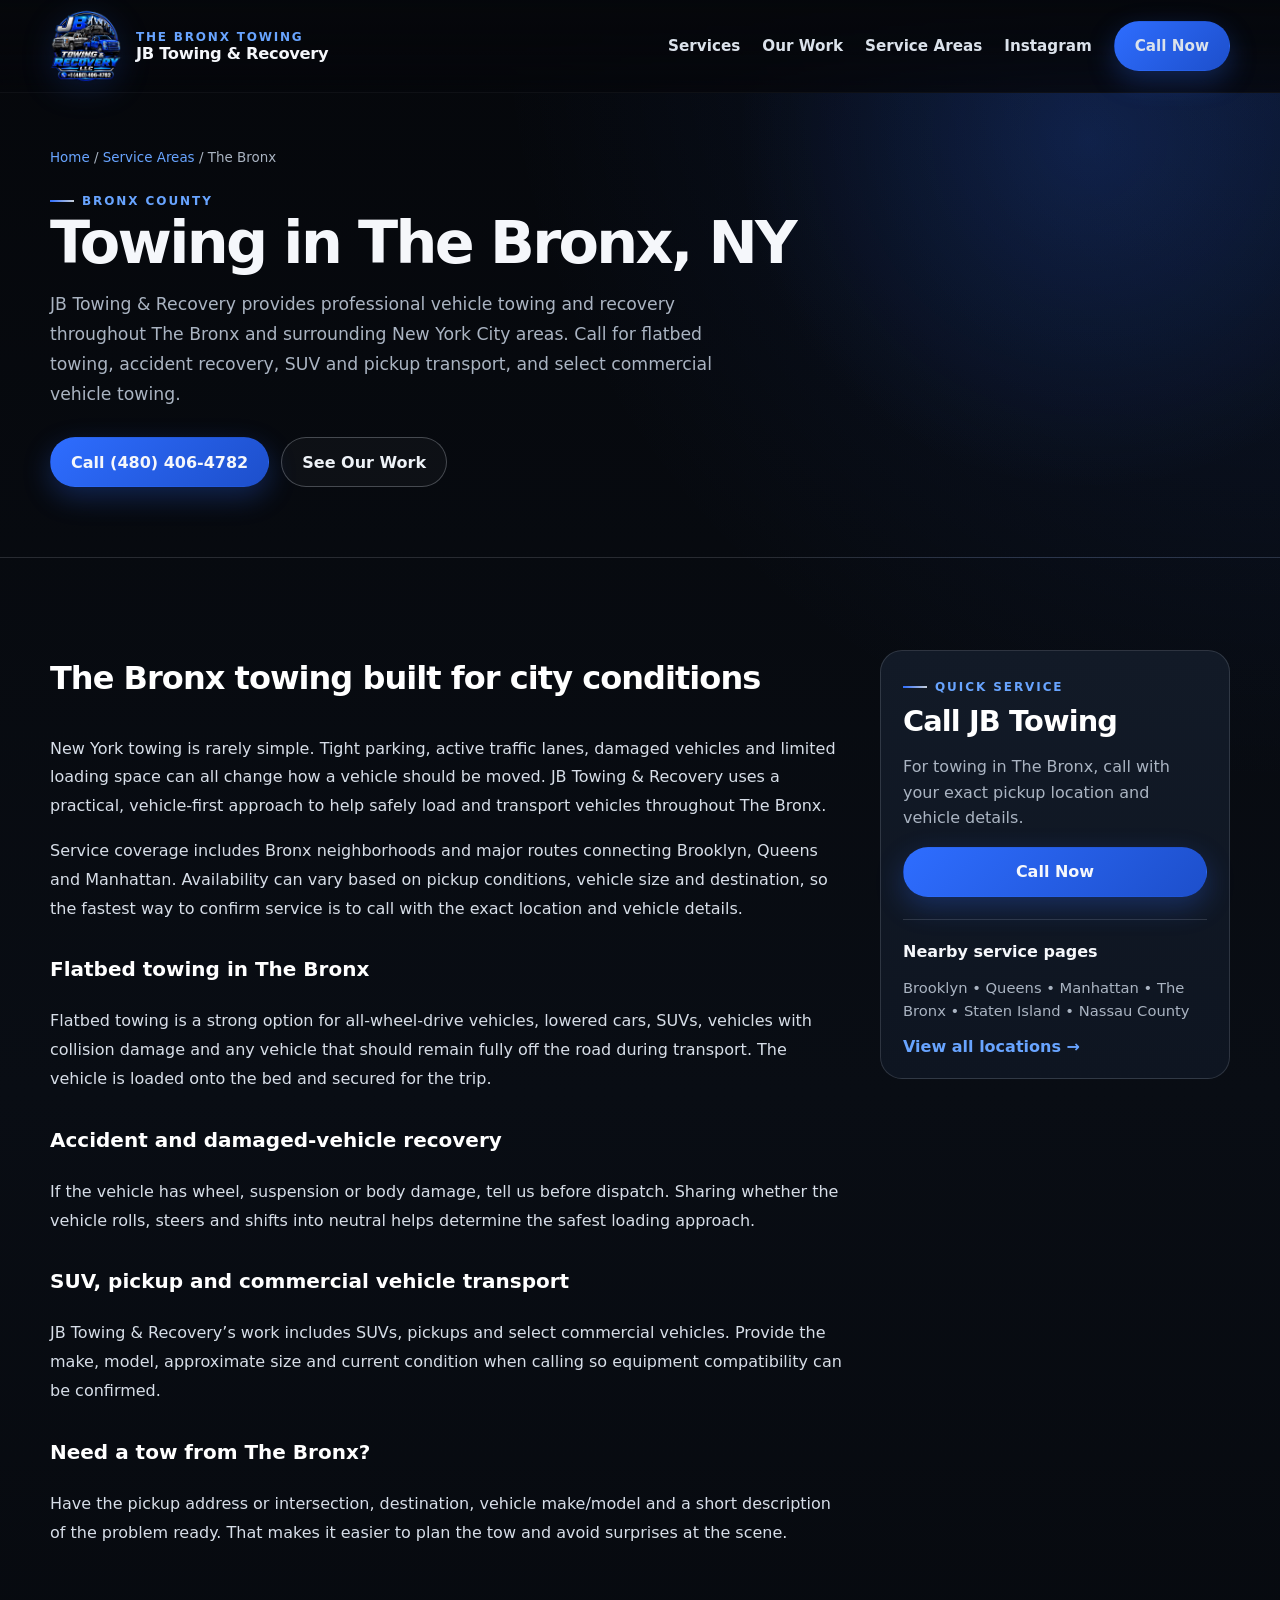
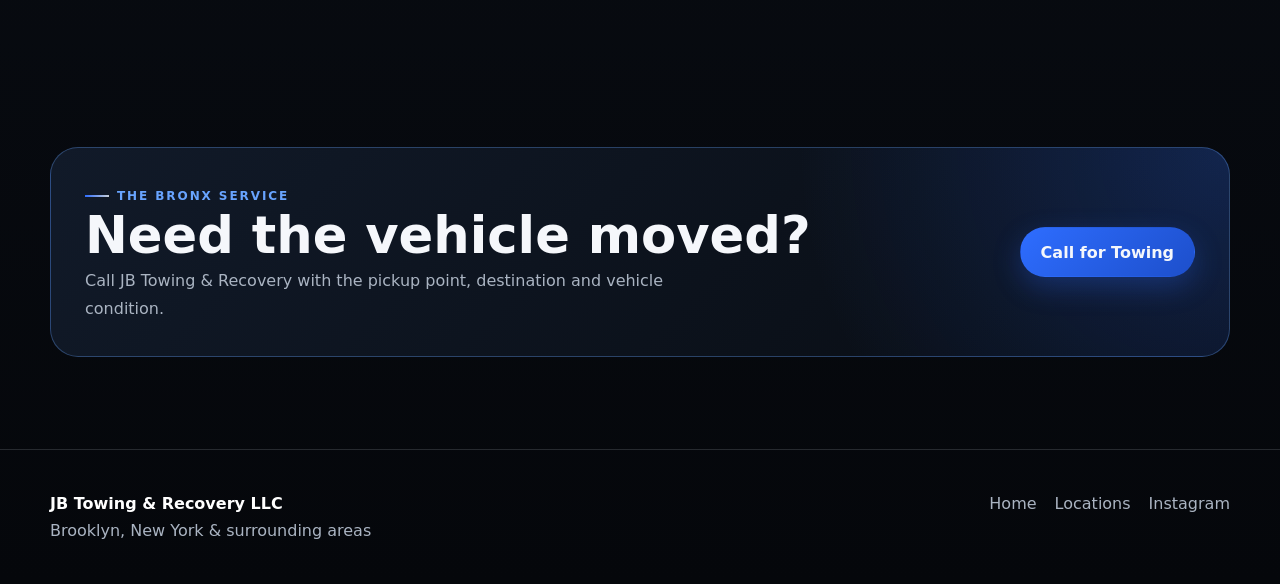
==== commit 06713d26: "Add files via upload" ====
--- a/locations/bronx.html
+++ b/locations/bronx.html
@@ -5,9 +5,9 @@
 <meta name="apple-mobile-web-app-capable" content="yes">
 <meta name="apple-mobile-web-app-status-bar-style" content="black-translucent">
 <meta name="mobile-web-app-capable" content="yes"><link rel="canonical" href="https://www.jbtowingrecovery.com/locations/bronx.html"><meta property="og:title" content="JB Towing & Recovery | Towing in The Bronx, NY"><meta property="og:description" content="Need towing in The Bronx, NY? JB Towing & Recovery provides flatbed towing, accident recovery, SUV towing and vehicle transport in The Bronx and nearby areas."><meta property="og:type" content="website"><meta property="og:url" content="https://www.jbtowingrecovery.com/locations/bronx.html"><meta property="og:image" content="https://www.jbtowingrecovery.com/assets/tow-6.png"><meta name="twitter:card" content="summary_large_image"><link rel="stylesheet" href="../styles.css">
-<script type="application/ld+json">{"@context":"https://schema.org","@graph":[{"@type":"TowingService","@id":"https://www.jbtowingrecovery.com/locations/bronx.html#service","name":"JB Towing & Recovery LLC","url":"https://www.jbtowingrecovery.com/locations/bronx.html","telephone":"+1-401-406-4782","areaServed":{"@type":"AdministrativeArea","name":"Bronx, NY"},"image":"https://www.jbtowingrecovery.com/assets/tow-6.png","serviceType":["Flatbed towing","Accident recovery","SUV towing","Vehicle transport","Commercial vehicle towing"]},{"@type":"BreadcrumbList","itemListElement":[{"@type":"ListItem","position":1,"name":"Home","item":"https://www.jbtowingrecovery.com/"},{"@type":"ListItem","position":2,"name":"Service Areas","item":"https://www.jbtowingrecovery.com/#areas"},{"@type":"ListItem","position":3,"name":"The Bronx","item":"https://www.jbtowingrecovery.com/locations/bronx.html"}]}]}</script></head>
-<body><header><div class="container nav"><a class="brand" href="../index.html"><img src="../assets/logo-v2.png" alt="JB Towing & Recovery LLC logo"><div class="brand-text"><span>The Bronx towing</span><strong>JB Towing & Recovery</strong></div></a><nav class="navlinks"><a href="../index.html#services">Services</a><a href="../index.html#work">Our Work</a><a href="../index.html#areas">Service Areas</a><a href="https://www.instagram.com/jbtowingrecovery/" target="_blank" rel="noopener">Instagram</a><a class="btn btn-primary" href="tel:+14014064782">Call Now</a></nav><button class="menu-btn" aria-label="Open menu">☰</button></div></header>
-<main><section class="location-hero"><div class="container"><div class="breadcrumbs"><a href="../index.html">Home</a> / <a href="../index.html#areas">Service Areas</a> / The Bronx</div><div class="eyebrow">Bronx County</div><h1>Towing in The Bronx, NY</h1><p>JB Towing & Recovery provides professional vehicle towing and recovery throughout The Bronx and surrounding New York City areas. Call for flatbed towing, accident recovery, SUV and pickup transport, and select commercial vehicle towing.</p><div class="hero-actions"><a class="btn btn-primary" href="tel:+14014064782">Call (401) 406-4782</a><a class="btn btn-secondary" href="../index.html#work">See Our Work</a></div></div></section>
-<section class="section"><div class="container location-body"><article><h2>The Bronx towing built for city conditions</h2><p>New York towing is rarely simple. Tight parking, active traffic lanes, damaged vehicles and limited loading space can all change how a vehicle should be moved. JB Towing & Recovery uses a practical, vehicle-first approach to help safely load and transport vehicles throughout The Bronx.</p><p>Service coverage includes Bronx neighborhoods and major routes connecting Brooklyn, Queens and Manhattan. Availability can vary based on pickup conditions, vehicle size and destination, so the fastest way to confirm service is to call with the exact location and vehicle details.</p><h3>Flatbed towing in The Bronx</h3><p>Flatbed towing is a strong option for all-wheel-drive vehicles, lowered cars, SUVs, vehicles with collision damage and any vehicle that should remain fully off the road during transport. The vehicle is loaded onto the bed and secured for the trip.</p><h3>Accident and damaged-vehicle recovery</h3><p>If the vehicle has wheel, suspension or body damage, tell us before dispatch. Sharing whether the vehicle rolls, steers and shifts into neutral helps determine the safest loading approach.</p><h3>SUV, pickup and commercial vehicle transport</h3><p>JB Towing & Recovery’s work includes SUVs, pickups and select commercial vehicles. Provide the make, model, approximate size and current condition when calling so equipment compatibility can be confirmed.</p><h3>Need a tow from The Bronx?</h3><p>Have the pickup address or intersection, destination, vehicle make/model and a short description of the problem ready. That makes it easier to plan the tow and avoid surprises at the scene.</p></article><aside class="side-card"><div class="eyebrow">Quick service</div><h2 style="font-size:1.8rem;margin:.6rem 0">Call JB Towing</h2><p>For towing in The Bronx, call with your exact pickup location and vehicle details.</p><a class="btn btn-primary" style="width:100%" href="tel:+14014064782">Call Now</a><div style="height:1px;background:var(--line);margin:22px 0"></div><strong>Nearby service pages</strong><p style="font-size:.92rem">Brooklyn • Queens • Manhattan • The Bronx • Staten Island • Nassau County</p><a href="../index.html#areas" style="color:var(--blue2);font-weight:800">View all locations →</a></aside></div></section>
-<section class="section"><div class="container"><div class="cta"><div><div class="eyebrow">The Bronx service</div><h2>Need the vehicle moved?</h2><p>Call JB Towing & Recovery with the pickup point, destination and vehicle condition.</p></div><a class="btn btn-primary" href="tel:+14014064782">Call for Towing</a></div></div></section></main>
-<footer><div class="container footer-grid"><div><strong>JB Towing & Recovery LLC</strong><div style="margin-top:8px">Brooklyn, New York & surrounding areas</div></div><div class="footer-links"><a href="../index.html">Home</a><a href="../index.html#areas">Locations</a><a href="https://www.instagram.com/jbtowingrecovery/" target="_blank" rel="noopener">Instagram</a></div></div></footer><a class="mobile-call" href="tel:+14014064782">Call JB Towing & Recovery</a><script src="../script.js"></script></body></html>+<script type="application/ld+json">{"@context":"https://schema.org","@graph":[{"@type":"TowingService","@id":"https://www.jbtowingrecovery.com/locations/bronx.html#service","name":"JB Towing & Recovery LLC","url":"https://www.jbtowingrecovery.com/locations/bronx.html","telephone":"+1-480-406-4782","areaServed":{"@type":"AdministrativeArea","name":"Bronx, NY"},"image":"https://www.jbtowingrecovery.com/assets/tow-6.png","serviceType":["Flatbed towing","Accident recovery","SUV towing","Vehicle transport","Commercial vehicle towing"]},{"@type":"BreadcrumbList","itemListElement":[{"@type":"ListItem","position":1,"name":"Home","item":"https://www.jbtowingrecovery.com/"},{"@type":"ListItem","position":2,"name":"Service Areas","item":"https://www.jbtowingrecovery.com/#areas"},{"@type":"ListItem","position":3,"name":"The Bronx","item":"https://www.jbtowingrecovery.com/locations/bronx.html"}]}]}</script></head>
+<body><header><div class="container nav"><a class="brand" href="../index.html"><img src="../assets/logo-v2.png" alt="JB Towing & Recovery LLC logo"><div class="brand-text"><span>The Bronx towing</span><strong>JB Towing & Recovery</strong></div></a><nav class="navlinks"><a href="../index.html#services">Services</a><a href="../index.html#work">Our Work</a><a href="../index.html#areas">Service Areas</a><a href="https://www.instagram.com/jbtowingrecovery/" target="_blank" rel="noopener">Instagram</a><a class="btn btn-primary" href="tel:+14804064782">Call Now</a></nav><button class="menu-btn" aria-label="Open menu">☰</button></div></header>
+<main><section class="location-hero"><div class="container"><div class="breadcrumbs"><a href="../index.html">Home</a> / <a href="../index.html#areas">Service Areas</a> / The Bronx</div><div class="eyebrow">Bronx County</div><h1>Towing in The Bronx, NY</h1><p>JB Towing & Recovery provides professional vehicle towing and recovery throughout The Bronx and surrounding New York City areas. Call for flatbed towing, accident recovery, SUV and pickup transport, and select commercial vehicle towing.</p><div class="hero-actions"><a class="btn btn-primary" href="tel:+14804064782">Call (480) 406-4782</a><a class="btn btn-secondary" href="../index.html#work">See Our Work</a></div></div></section>
+<section class="section"><div class="container location-body"><article><h2>The Bronx towing built for city conditions</h2><p>New York towing is rarely simple. Tight parking, active traffic lanes, damaged vehicles and limited loading space can all change how a vehicle should be moved. JB Towing & Recovery uses a practical, vehicle-first approach to help safely load and transport vehicles throughout The Bronx.</p><p>Service coverage includes Bronx neighborhoods and major routes connecting Brooklyn, Queens and Manhattan. Availability can vary based on pickup conditions, vehicle size and destination, so the fastest way to confirm service is to call with the exact location and vehicle details.</p><h3>Flatbed towing in The Bronx</h3><p>Flatbed towing is a strong option for all-wheel-drive vehicles, lowered cars, SUVs, vehicles with collision damage and any vehicle that should remain fully off the road during transport. The vehicle is loaded onto the bed and secured for the trip.</p><h3>Accident and damaged-vehicle recovery</h3><p>If the vehicle has wheel, suspension or body damage, tell us before dispatch. Sharing whether the vehicle rolls, steers and shifts into neutral helps determine the safest loading approach.</p><h3>SUV, pickup and commercial vehicle transport</h3><p>JB Towing & Recovery’s work includes SUVs, pickups and select commercial vehicles. Provide the make, model, approximate size and current condition when calling so equipment compatibility can be confirmed.</p><h3>Need a tow from The Bronx?</h3><p>Have the pickup address or intersection, destination, vehicle make/model and a short description of the problem ready. That makes it easier to plan the tow and avoid surprises at the scene.</p></article><aside class="side-card"><div class="eyebrow">Quick service</div><h2 style="font-size:1.8rem;margin:.6rem 0">Call JB Towing</h2><p>For towing in The Bronx, call with your exact pickup location and vehicle details.</p><a class="btn btn-primary" style="width:100%" href="tel:+14804064782">Call Now</a><div style="height:1px;background:var(--line);margin:22px 0"></div><strong>Nearby service pages</strong><p style="font-size:.92rem">Brooklyn • Queens • Manhattan • The Bronx • Staten Island • Nassau County</p><a href="../index.html#areas" style="color:var(--blue2);font-weight:800">View all locations →</a></aside></div></section>
+<section class="section"><div class="container"><div class="cta"><div><div class="eyebrow">The Bronx service</div><h2>Need the vehicle moved?</h2><p>Call JB Towing & Recovery with the pickup point, destination and vehicle condition.</p></div><a class="btn btn-primary" href="tel:+14804064782">Call for Towing</a></div></div></section></main>
+<footer><div class="container footer-grid"><div><strong>JB Towing & Recovery LLC</strong><div style="margin-top:8px">Brooklyn, New York & surrounding areas</div></div><div class="footer-links"><a href="../index.html">Home</a><a href="../index.html#areas">Locations</a><a href="https://www.instagram.com/jbtowingrecovery/" target="_blank" rel="noopener">Instagram</a></div></div></footer><a class="mobile-call" href="tel:+14804064782">Call JB Towing & Recovery</a><script src="../script.js"></script></body></html>
